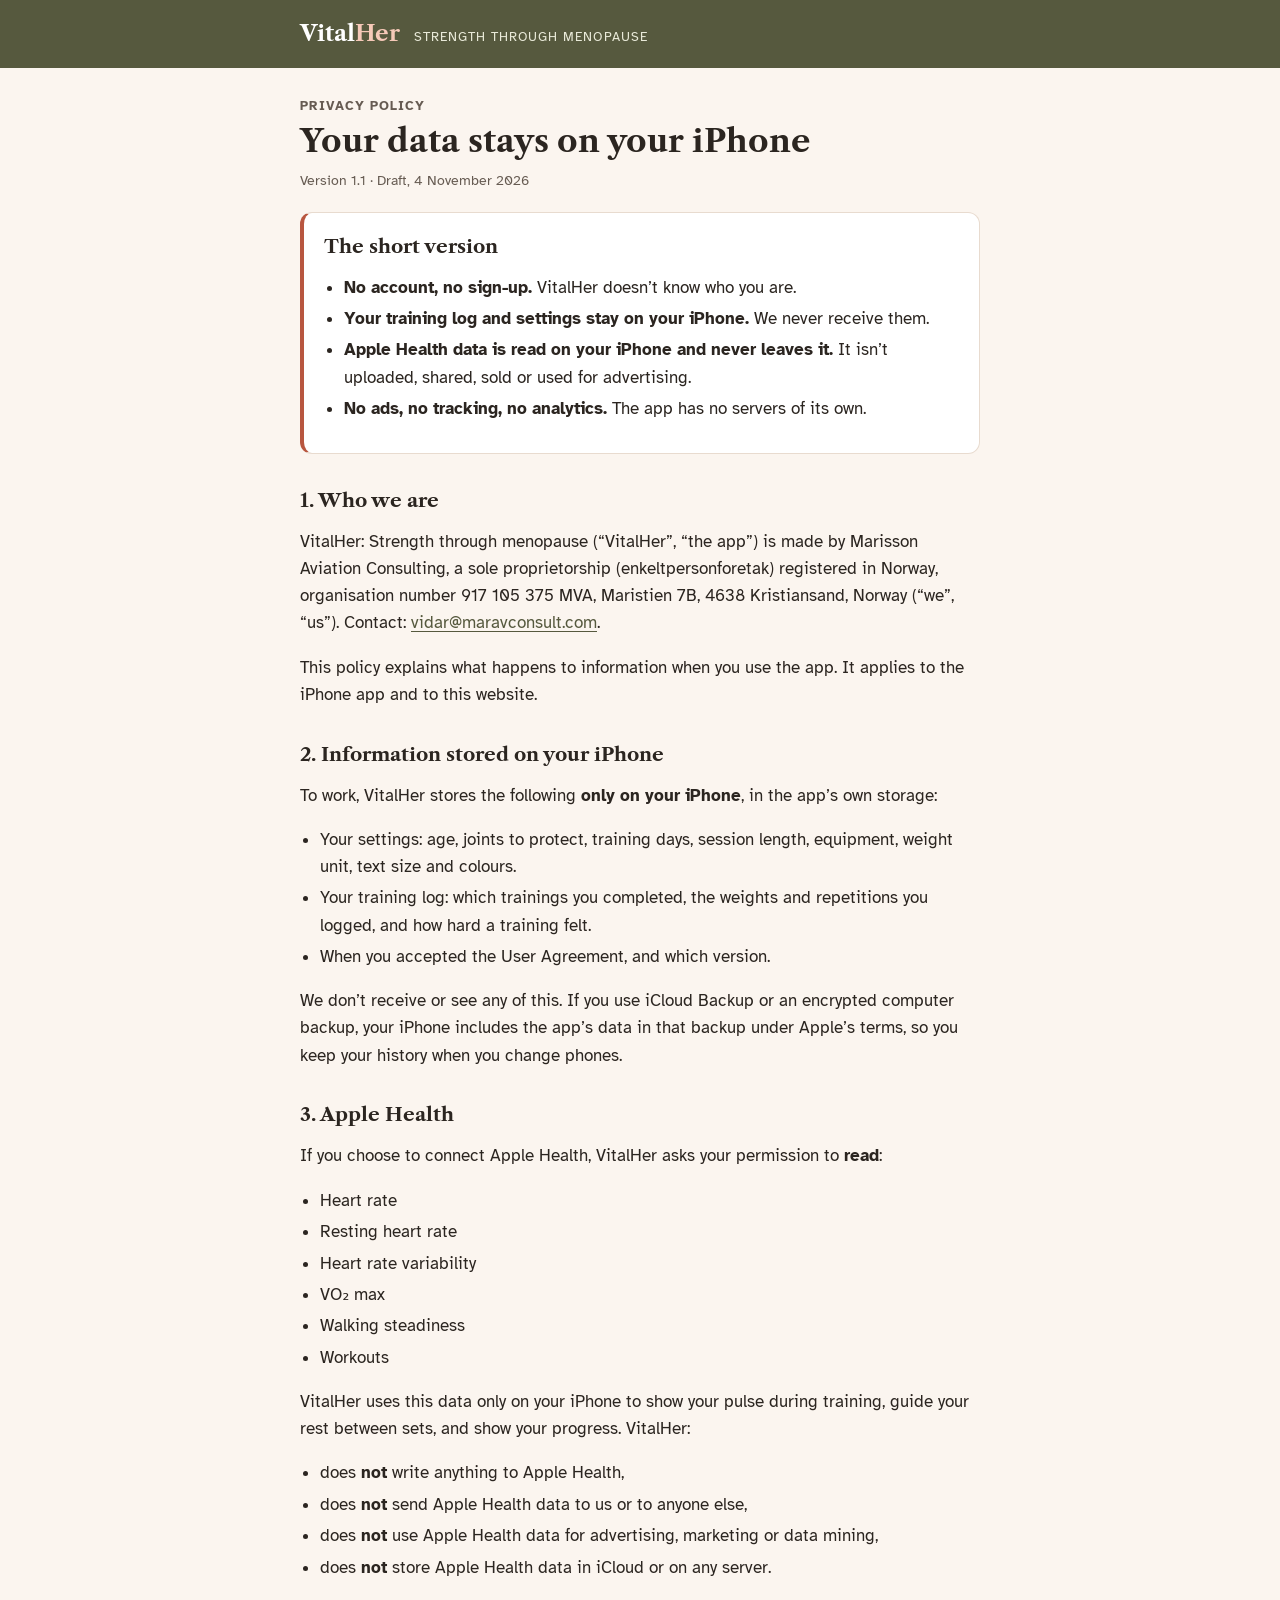
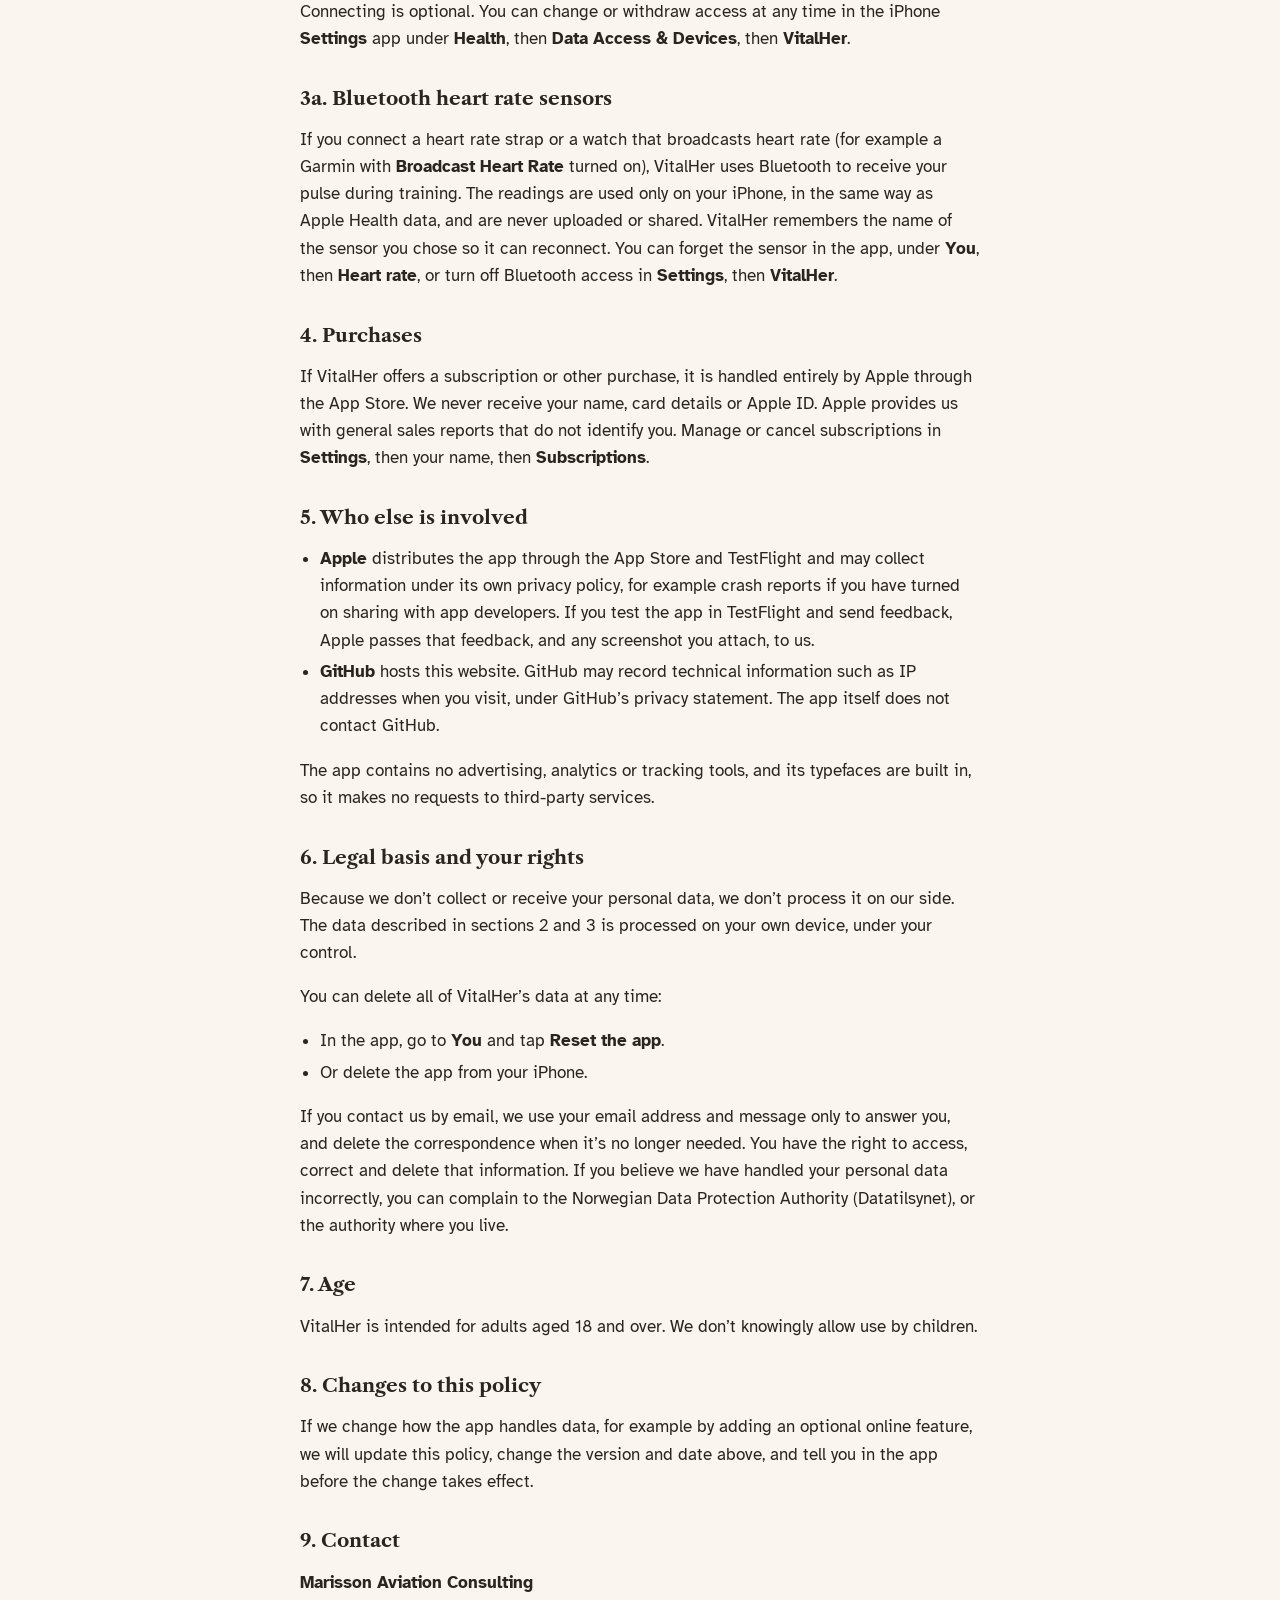
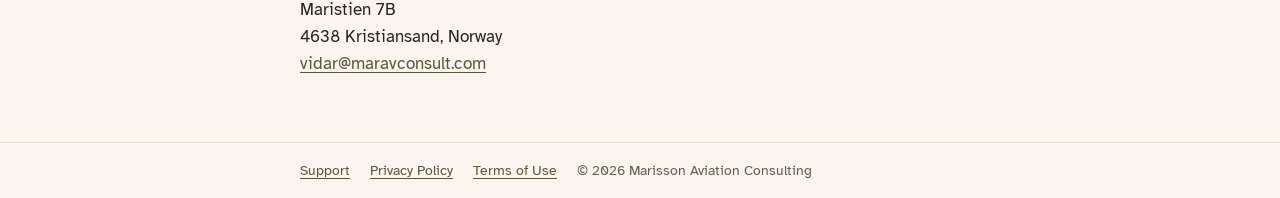
==== privacy.html @ 185b09f3 "Vitalher-pages-v01" ====
<!doctype html>
<html lang="en">
<head>
<meta charset="utf-8">
<meta name="viewport" content="width=device-width, initial-scale=1, viewport-fit=cover">
<title>Privacy Policy · VitalHer: Strength through menopause</title>
<meta name="description" content="How VitalHer: Strength through menopause handles your data. Your training log and Apple Health data stay on your iPhone.">
<link rel="stylesheet" href="fonts.css">
<link rel="stylesheet" href="pages.css">
</head>
<body>
<header class="top"><div class="in"><a class="mark" href="./">Vital<i>Her</i></a><span>Strength through menopause</span></div></header>
<main class="doc">
<p class="eyebrow">Privacy Policy</p>
<h1>Your data stays on your iPhone</h1>
<p class="meta">Version 1.1 · Draft, 4 November 2026</p>

<div class="summary">
  <h2>The short version</h2>
  <ul>
    <li><b>No account, no sign-up.</b> VitalHer doesn’t know who you are.</li>
    <li><b>Your training log and settings stay on your iPhone.</b> We never receive them.</li>
    <li><b>Apple Health data is read on your iPhone and never leaves it.</b> It isn’t uploaded, shared, sold or used for advertising.</li>
    <li><b>No ads, no tracking, no analytics.</b> The app has no servers of its own.</li>
  </ul>
</div>

<h2>1. Who we are</h2>
<p>VitalHer: Strength through menopause (“VitalHer”, “the app”) is made by Marisson Aviation Consulting, a sole proprietorship (enkeltpersonforetak) registered in Norway, organisation number 917 105 375 MVA, Maristien 7B, 4638 Kristiansand, Norway (“we”, “us”). Contact: <a href="mailto:vidar@maravconsult.com">vidar@maravconsult.com</a>.</p>
<p>This policy explains what happens to information when you use the app. It applies to the iPhone app and to this website.</p>

<h2>2. Information stored on your iPhone</h2>
<p>To work, VitalHer stores the following <b>only on your iPhone</b>, in the app’s own storage:</p>
<ul>
  <li>Your settings: age, joints to protect, training days, session length, equipment, weight unit, text size and colours.</li>
  <li>Your training log: which trainings you completed, the weights and repetitions you logged, and how hard a training felt.</li>
  <li>When you accepted the User Agreement, and which version.</li>
</ul>
<p>We don’t receive or see any of this. If you use iCloud Backup or an encrypted computer backup, your iPhone includes the app’s data in that backup under Apple’s terms, so you keep your history when you change phones.</p>

<h2>3. Apple Health</h2>
<p>If you choose to connect Apple Health, VitalHer asks your permission to <b>read</b>:</p>
<ul>
  <li>Heart rate</li>
  <li>Resting heart rate</li>
  <li>Heart rate variability</li>
  <li>VO₂ max</li>
  <li>Walking steadiness</li>
  <li>Workouts</li>
</ul>
<p>VitalHer uses this data only on your iPhone to show your pulse during training, guide your rest between sets, and show your progress. VitalHer:</p>
<ul>
  <li>does <b>not</b> write anything to Apple Health,</li>
  <li>does <b>not</b> send Apple Health data to us or to anyone else,</li>
  <li>does <b>not</b> use Apple Health data for advertising, marketing or data mining,</li>
  <li>does <b>not</b> store Apple Health data in iCloud or on any server.</li>
</ul>
<p>Connecting is optional. You can change or withdraw access at any time in the iPhone <b>Settings</b> app under <b>Health</b>, then <b>Data Access &amp; Devices</b>, then <b>VitalHer</b>.</p>

<h2>3a. Bluetooth heart rate sensors</h2>
<p>If you connect a heart rate strap or a watch that broadcasts heart rate (for example a Garmin with <b>Broadcast Heart Rate</b> turned on), VitalHer uses Bluetooth to receive your pulse during training. The readings are used only on your iPhone, in the same way as Apple Health data, and are never uploaded or shared. VitalHer remembers the name of the sensor you chose so it can reconnect. You can forget the sensor in the app, under <b>You</b>, then <b>Heart rate</b>, or turn off Bluetooth access in <b>Settings</b>, then <b>VitalHer</b>.</p>

<h2>4. Purchases</h2>
<p>If VitalHer offers a subscription or other purchase, it is handled entirely by Apple through the App Store. We never receive your name, card details or Apple ID. Apple provides us with general sales reports that do not identify you. Manage or cancel subscriptions in <b>Settings</b>, then your name, then <b>Subscriptions</b>.</p>

<h2>5. Who else is involved</h2>
<ul>
  <li><b>Apple</b> distributes the app through the App Store and TestFlight and may collect information under its own privacy policy, for example crash reports if you have turned on sharing with app developers. If you test the app in TestFlight and send feedback, Apple passes that feedback, and any screenshot you attach, to us.</li>
  <li><b>GitHub</b> hosts this website. GitHub may record technical information such as IP addresses when you visit, under GitHub’s privacy statement. The app itself does not contact GitHub.</li>
</ul>
<p>The app contains no advertising, analytics or tracking tools, and its typefaces are built in, so it makes no requests to third-party services.</p>

<h2>6. Legal basis and your rights</h2>
<p>Because we don’t collect or receive your personal data, we don’t process it on our side. The data described in sections 2 and 3 is processed on your own device, under your control.</p>
<p>You can delete all of VitalHer’s data at any time:</p>
<ul>
  <li>In the app, go to <b>You</b> and tap <b>Reset the app</b>.</li>
  <li>Or delete the app from your iPhone.</li>
</ul>
<p>If you contact us by email, we use your email address and message only to answer you, and delete the correspondence when it’s no longer needed. You have the right to access, correct and delete that information. If you believe we have handled your personal data incorrectly, you can complain to the Norwegian Data Protection Authority (Datatilsynet), or the authority where you live.</p>

<h2>7. Age</h2>
<p>VitalHer is intended for adults aged 18 and over. We don’t knowingly allow use by children.</p>

<h2>8. Changes to this policy</h2>
<p>If we change how the app handles data, for example by adding an optional online feature, we will update this policy, change the version and date above, and tell you in the app before the change takes effect.</p>

<h2>9. Contact</h2>
<p><b>Marisson Aviation Consulting</b><br>Maristien 7B<br>4638 Kristiansand, Norway<br><a href="mailto:vidar@maravconsult.com">vidar@maravconsult.com</a></p>
</main>
<footer class="foot"><div class="in"><a href="support.html">Support</a><a href="privacy.html">Privacy Policy</a><a href="terms.html">Terms of Use</a><span>© 2026 Marisson Aviation Consulting</span></div></footer>
</body>
</html>
---- fonts.css ----
@font-face{font-family:'Libre Caslon Text';src:url('fonts/caslon-400.woff2') format('woff2');font-weight:400;font-style:normal;font-display:swap}
@font-face{font-family:'Libre Caslon Text';src:url('fonts/caslon-700.woff2') format('woff2');font-weight:700;font-style:normal;font-display:swap}
@font-face{font-family:'Atkinson Hyperlegible';src:url('fonts/atkinson-400-normal.woff2') format('woff2');font-weight:400;font-style:normal;font-display:swap}
@font-face{font-family:'Atkinson Hyperlegible';src:url('fonts/atkinson-700-normal.woff2') format('woff2');font-weight:700;font-style:normal;font-display:swap}
@font-face{font-family:'Atkinson Hyperlegible';src:url('fonts/atkinson-400-italic.woff2') format('woff2');font-weight:400;font-style:italic;font-display:swap}
---- pages.css ----
/* Jarl info pages: same Fjord palette as the app */
:root{--bg:#FBF5EF;--surface:#FFFFFF;--ink:#2B2520;--muted:#665B52;--line:#E8DBCF;--accent:#56593E;--brass:#B8563F;--hero:#56593E;--hero-ink:#FBF5EF;--hero-brass:#FFFFFF;
  --display:'Libre Caslon Text',Georgia,serif;--body:'Atkinson Hyperlegible',system-ui,-apple-system,'Segoe UI',sans-serif}
@media (prefers-color-scheme: dark){:root{--bg:#1B1715;--surface:#241F1C;--ink:#F1E9E2;--muted:#B5A79B;--line:#3B342F;--accent:#C4C79A;--brass:#F0A08A;color-scheme:dark}}
*{box-sizing:border-box}
html{-webkit-text-size-adjust:100%}
body{margin:0;background:var(--bg);color:var(--ink);font-family:var(--body);font-size:1.0625rem;line-height:1.6}
a{color:var(--accent);text-underline-offset:3px}
.top{background:var(--hero);color:var(--hero-ink);padding-top:env(safe-area-inset-top,0px)}
.top .in,.foot .in{max-width:720px;margin:0 auto;padding:16px 20px;display:flex;align-items:baseline;gap:14px;flex-wrap:wrap}
.mark{font-family:var(--display);font-weight:700;color:var(--hero-brass);text-decoration:none;font-size:1.4rem}
.top span{color:#E9EAD9;font-size:.8rem;letter-spacing:.08em;text-transform:uppercase}
.doc{max-width:720px;margin:0 auto;padding-inline:20px;padding-block:28px 48px}
.eyebrow{font-size:.8rem;letter-spacing:.08em;text-transform:uppercase;color:var(--muted);font-weight:700;margin:0}
h1,h2{font-family:var(--display);line-height:1.15;text-wrap:balance}
h1{font-size:2rem;font-weight:700;margin:.2em 0 .3em}
h2{font-size:1.2rem;font-weight:700;margin:1.8em 0 .4em}
.meta{color:var(--muted);font-size:.9rem;margin-top:0}
.summary{background:var(--surface);border:1px solid var(--line);border-left:4px solid var(--brass);border-radius:12px;padding:6px 20px 14px;margin:20px 0}
.summary h2{margin-top:.8em}
ul{padding-left:1.2em}
li{margin:.25em 0}
details{background:var(--surface);border:1px solid var(--line);border-radius:12px;padding:12px 16px;margin:10px 0}
summary{cursor:pointer;font-weight:700}
details p{margin:.6em 0 .2em}
.note{color:var(--muted);font-size:.9rem;border-top:1px solid var(--line);padding-top:16px;margin-top:32px}
.foot{border-top:1px solid var(--line);padding-bottom:env(safe-area-inset-bottom,0px)}
.foot .in{font-size:.9rem;color:var(--muted);gap:20px}

.mark i{font-style:normal;color:#F6C9B8}
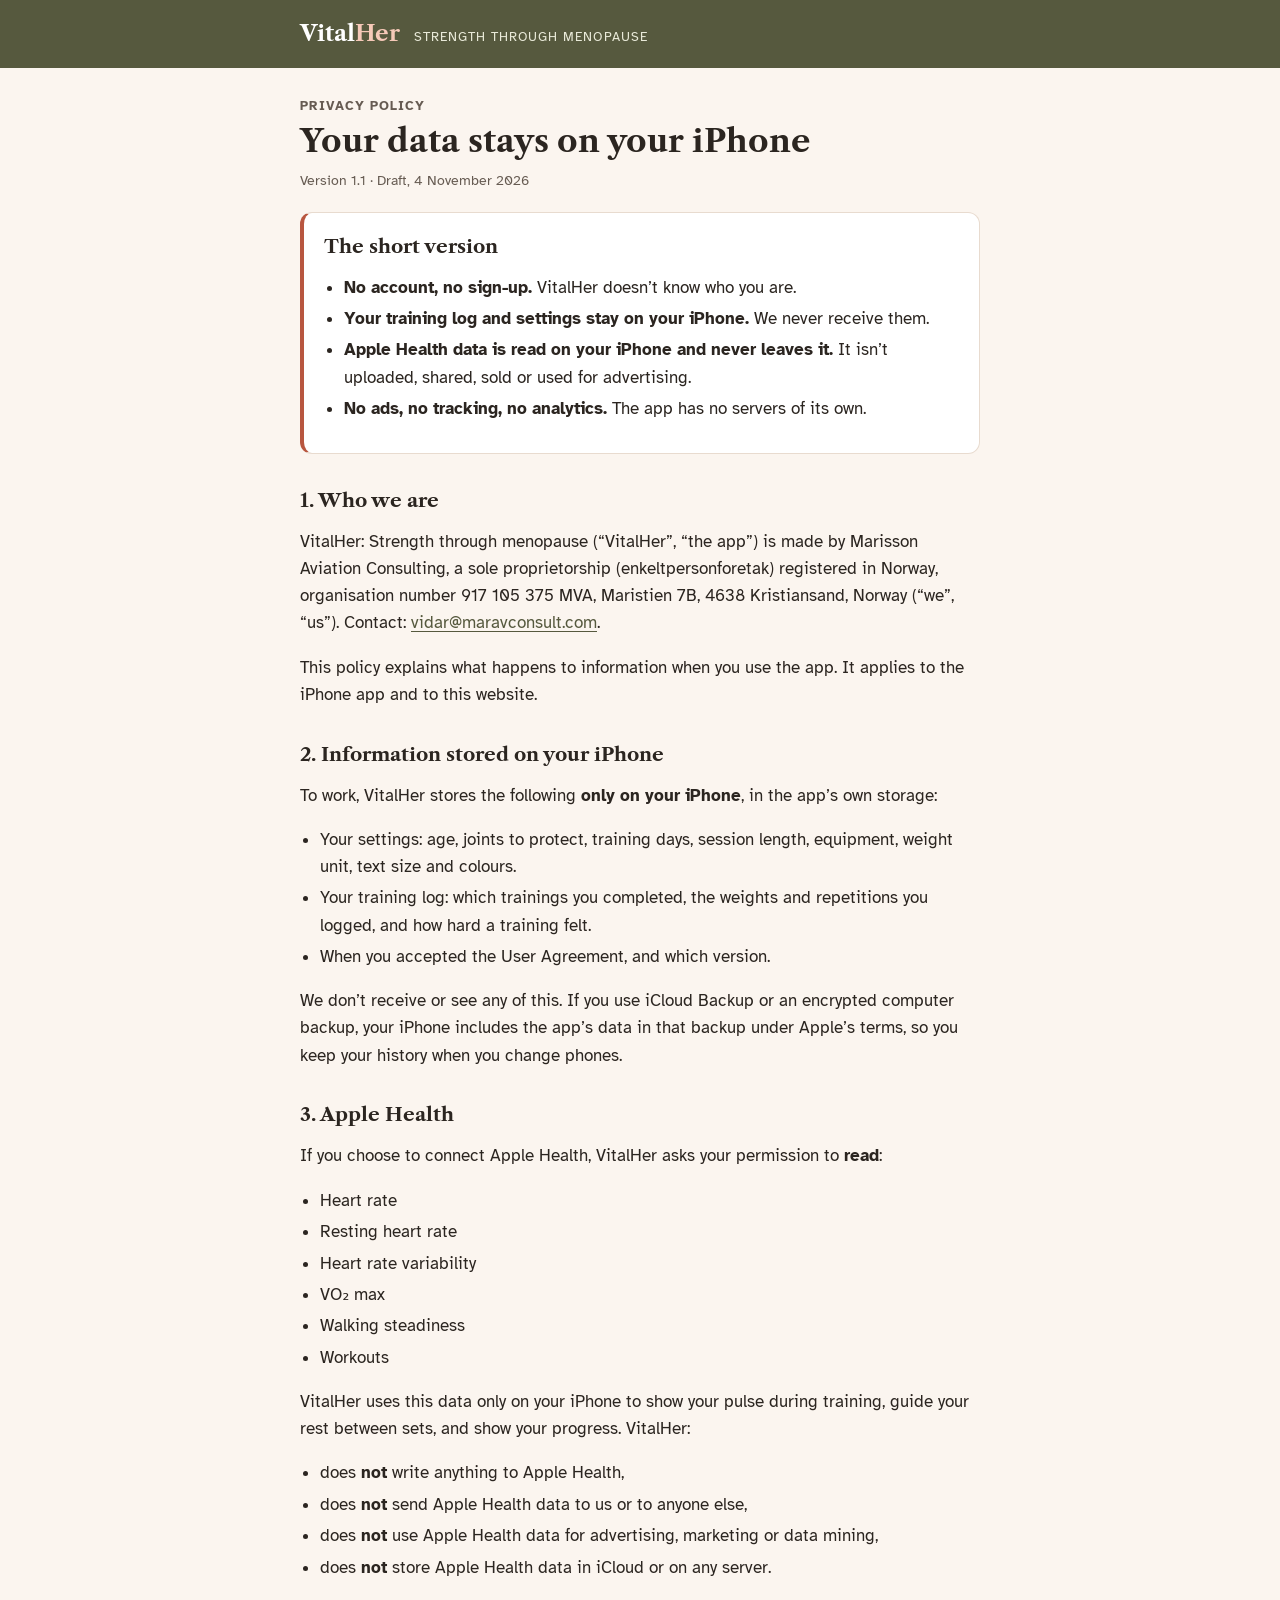
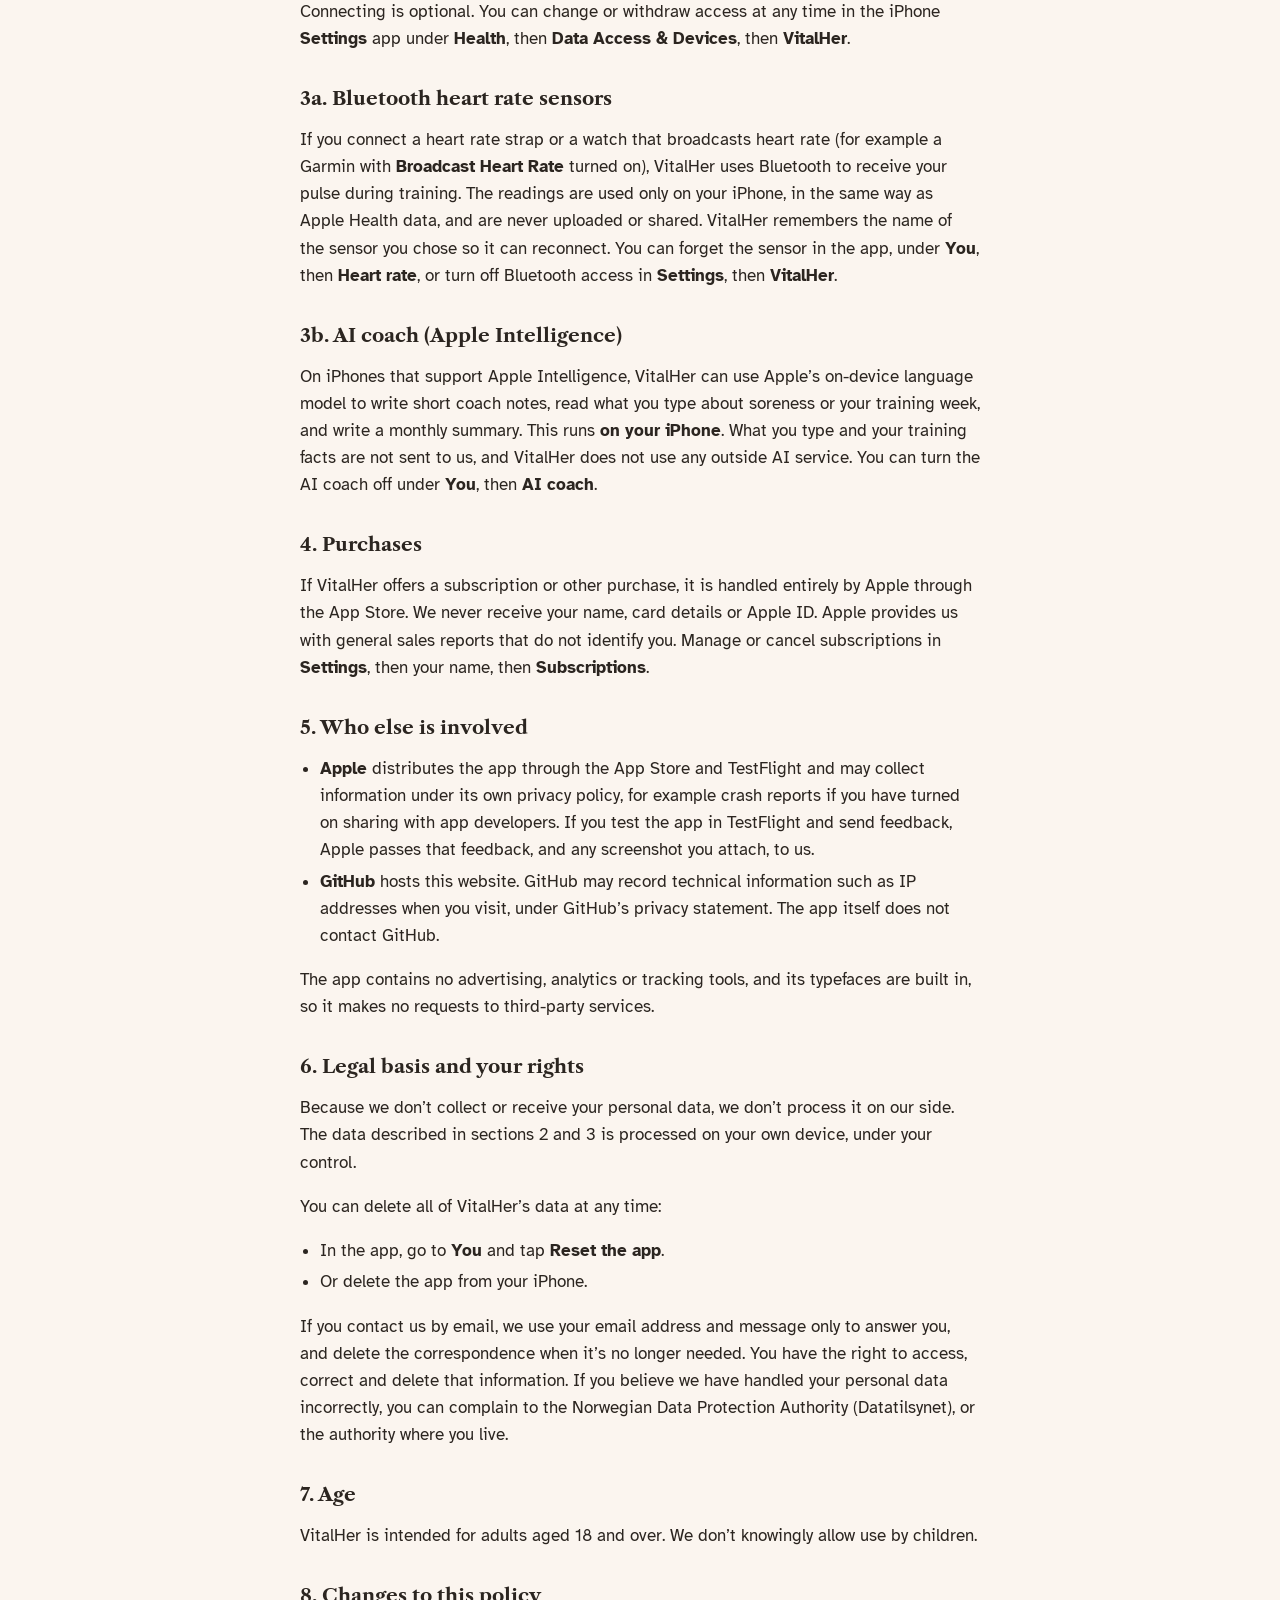
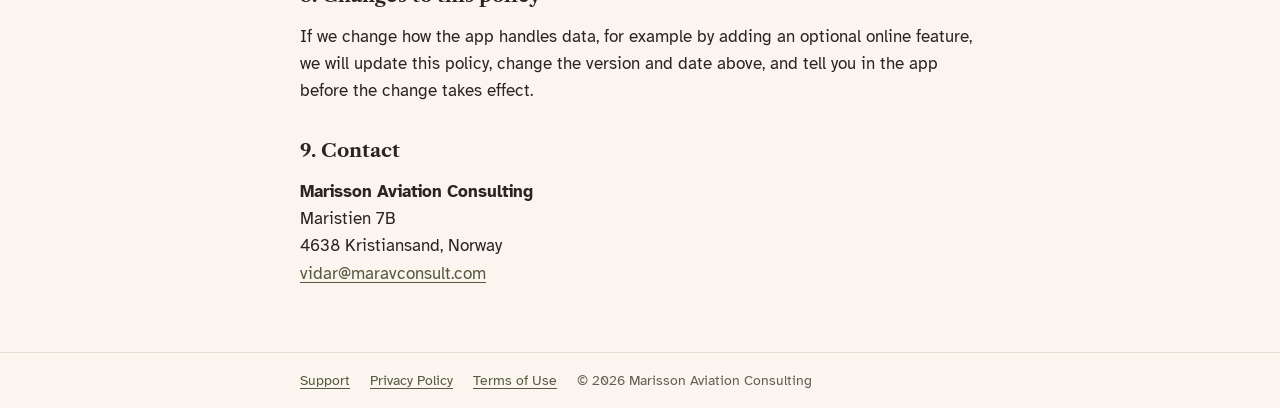
==== commit a9f1c2d9: "Add files via upload" ====
--- a/privacy.html
+++ b/privacy.html
@@ -60,6 +60,9 @@
 <h2>3a. Bluetooth heart rate sensors</h2>
 <p>If you connect a heart rate strap or a watch that broadcasts heart rate (for example a Garmin with <b>Broadcast Heart Rate</b> turned on), VitalHer uses Bluetooth to receive your pulse during training. The readings are used only on your iPhone, in the same way as Apple Health data, and are never uploaded or shared. VitalHer remembers the name of the sensor you chose so it can reconnect. You can forget the sensor in the app, under <b>You</b>, then <b>Heart rate</b>, or turn off Bluetooth access in <b>Settings</b>, then <b>VitalHer</b>.</p>
 
+<h2>3b. AI coach (Apple Intelligence)</h2>
+<p>On iPhones that support Apple Intelligence, VitalHer can use Apple’s on-device language model to write short coach notes, read what you type about soreness or your training week, and write a monthly summary. This runs <b>on your iPhone</b>. What you type and your training facts are not sent to us, and VitalHer does not use any outside AI service. You can turn the AI coach off under <b>You</b>, then <b>AI coach</b>.</p>
+
 <h2>4. Purchases</h2>
 <p>If VitalHer offers a subscription or other purchase, it is handled entirely by Apple through the App Store. We never receive your name, card details or Apple ID. Apple provides us with general sales reports that do not identify you. Manage or cancel subscriptions in <b>Settings</b>, then your name, then <b>Subscriptions</b>.</p>
 
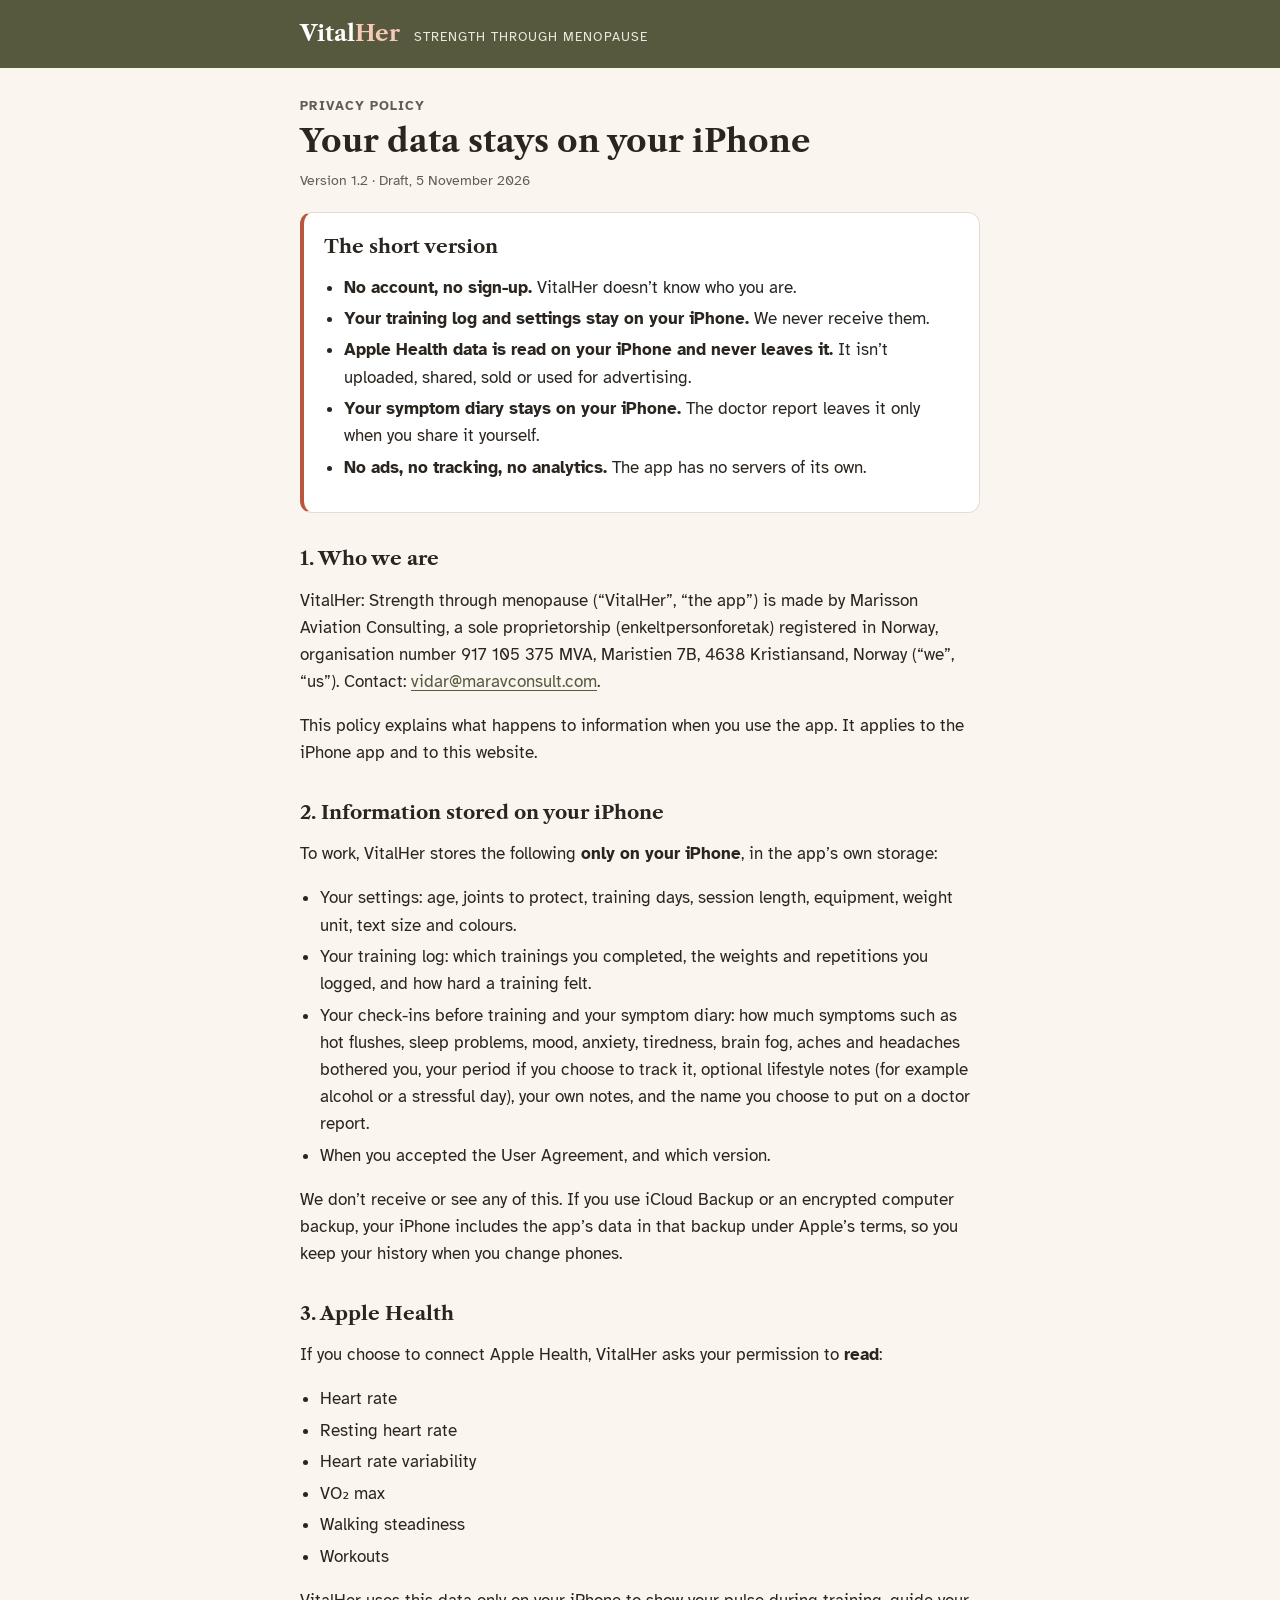
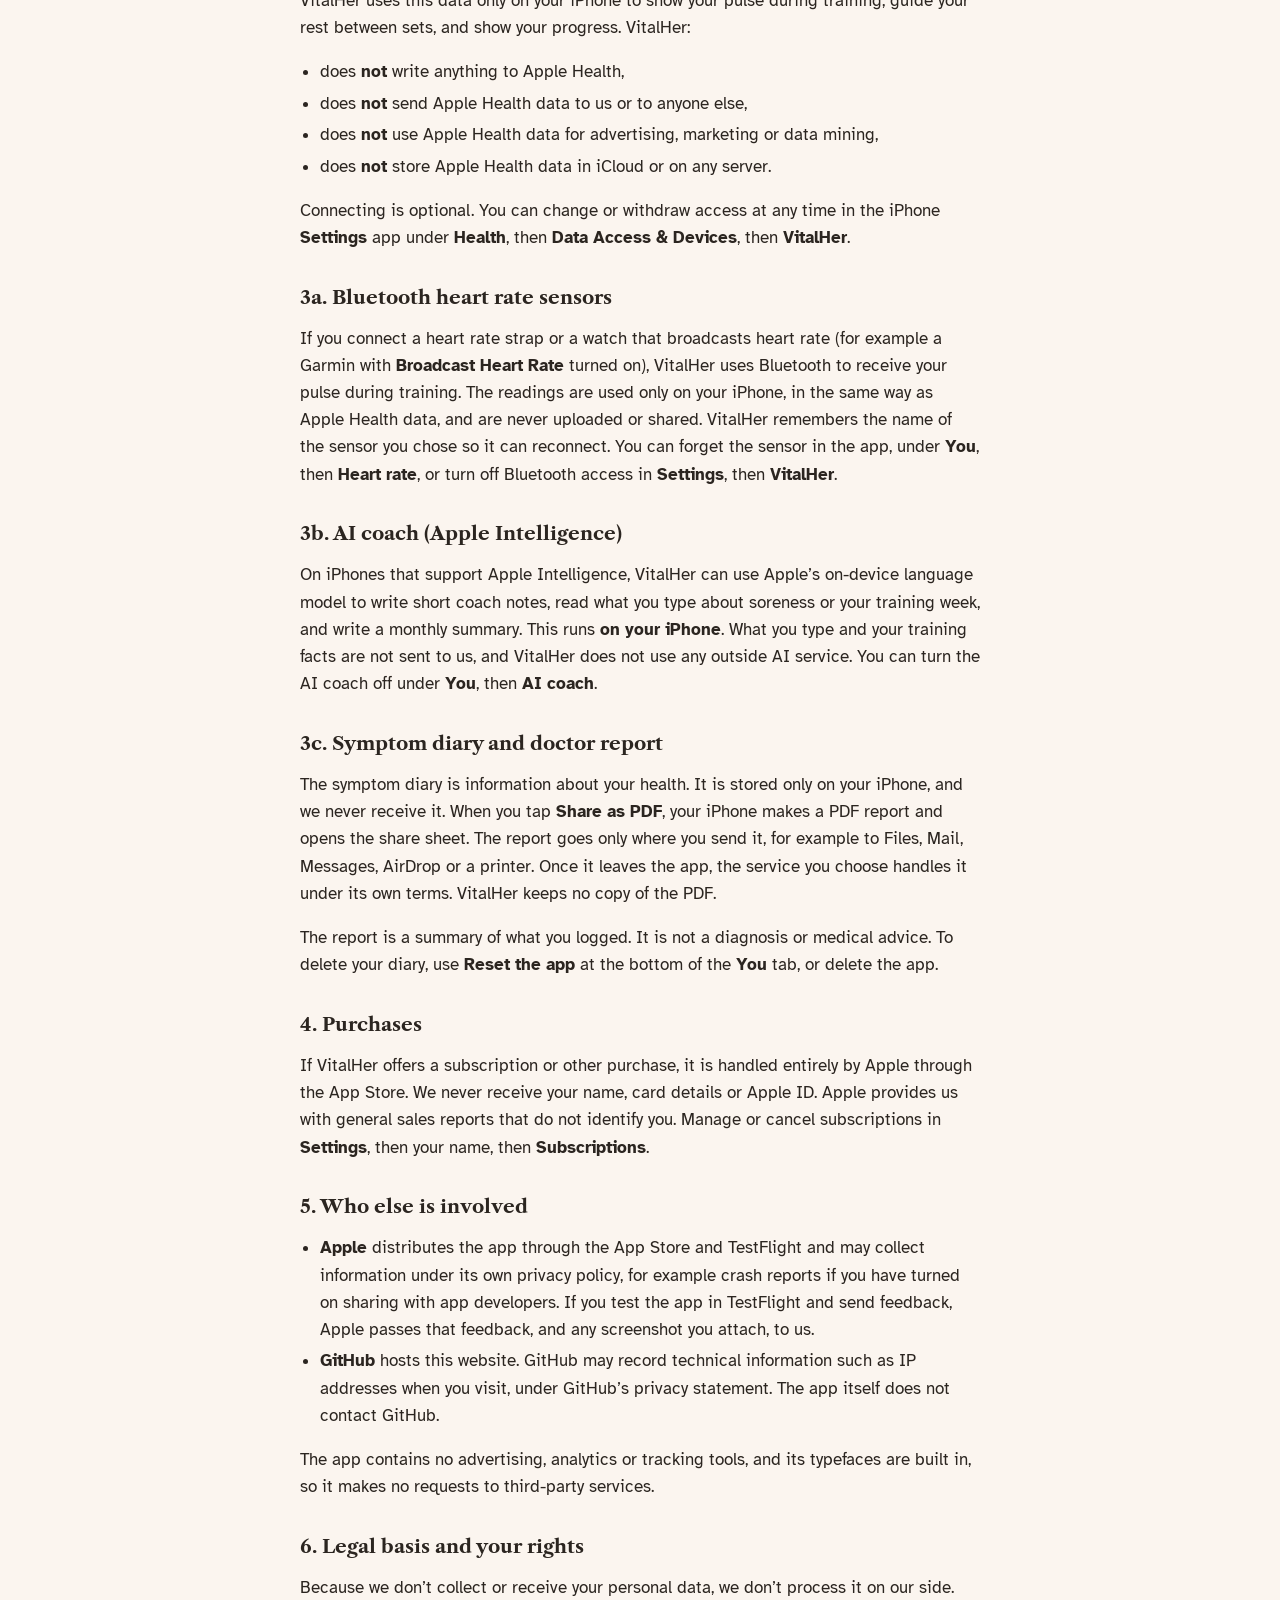
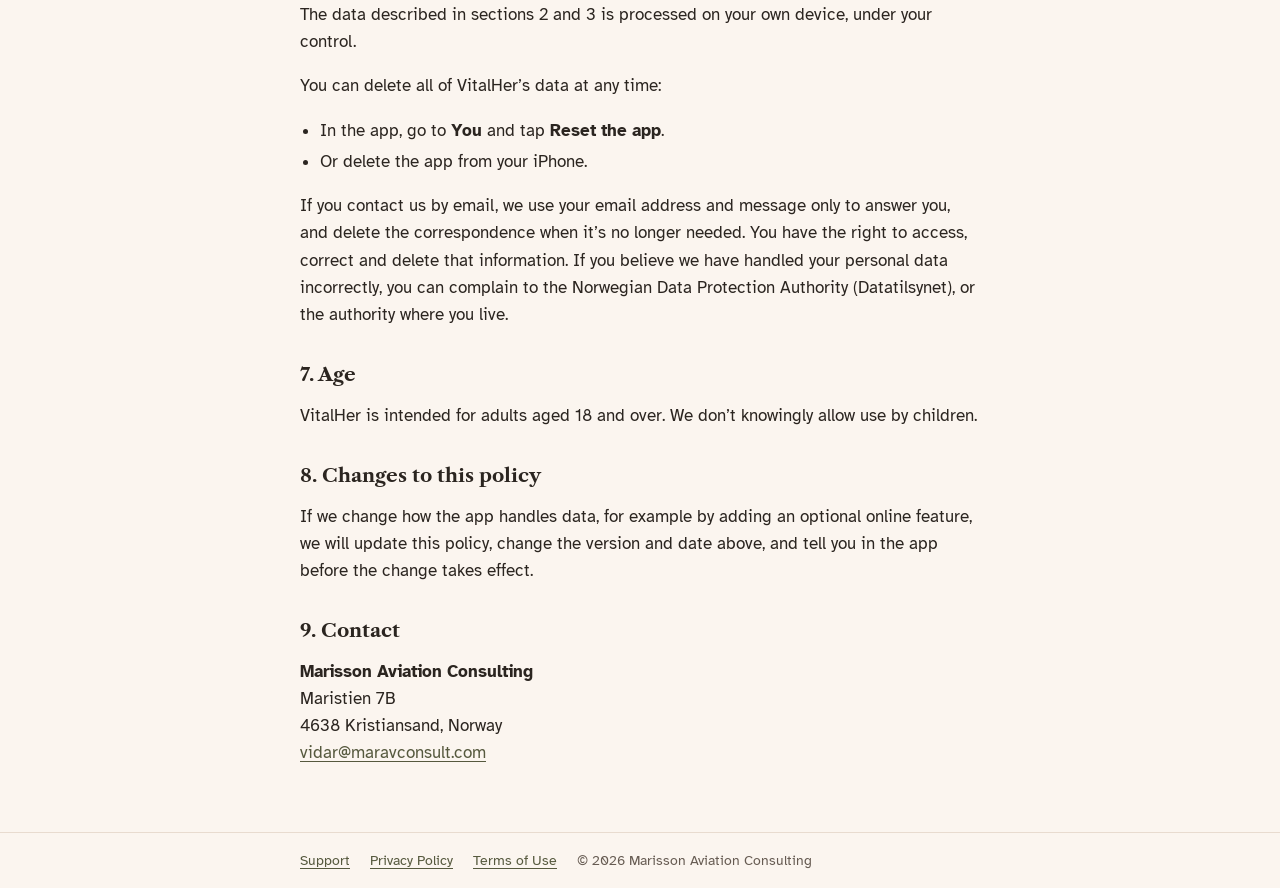
==== commit 74ca86b6: "Add files via upload" ====
--- a/privacy.html
+++ b/privacy.html
@@ -13,7 +13,7 @@
 <main class="doc">
 <p class="eyebrow">Privacy Policy</p>
 <h1>Your data stays on your iPhone</h1>
-<p class="meta">Version 1.1 · Draft, 4 November 2026</p>
+<p class="meta">Version 1.2 · Draft, 5 November 2026</p>
 
 <div class="summary">
   <h2>The short version</h2>
@@ -21,6 +21,7 @@
     <li><b>No account, no sign-up.</b> VitalHer doesn’t know who you are.</li>
     <li><b>Your training log and settings stay on your iPhone.</b> We never receive them.</li>
     <li><b>Apple Health data is read on your iPhone and never leaves it.</b> It isn’t uploaded, shared, sold or used for advertising.</li>
+    <li><b>Your symptom diary stays on your iPhone.</b> The doctor report leaves it only when you share it yourself.</li>
     <li><b>No ads, no tracking, no analytics.</b> The app has no servers of its own.</li>
   </ul>
 </div>
@@ -34,6 +35,7 @@
 <ul>
   <li>Your settings: age, joints to protect, training days, session length, equipment, weight unit, text size and colours.</li>
   <li>Your training log: which trainings you completed, the weights and repetitions you logged, and how hard a training felt.</li>
+  <li>Your check-ins before training and your symptom diary: how much symptoms such as hot flushes, sleep problems, mood, anxiety, tiredness, brain fog, aches and headaches bothered you, your period if you choose to track it, optional lifestyle notes (for example alcohol or a stressful day), your own notes, and the name you choose to put on a doctor report.</li>
   <li>When you accepted the User Agreement, and which version.</li>
 </ul>
 <p>We don’t receive or see any of this. If you use iCloud Backup or an encrypted computer backup, your iPhone includes the app’s data in that backup under Apple’s terms, so you keep your history when you change phones.</p>
@@ -62,6 +64,10 @@
 
 <h2>3b. AI coach (Apple Intelligence)</h2>
 <p>On iPhones that support Apple Intelligence, VitalHer can use Apple’s on-device language model to write short coach notes, read what you type about soreness or your training week, and write a monthly summary. This runs <b>on your iPhone</b>. What you type and your training facts are not sent to us, and VitalHer does not use any outside AI service. You can turn the AI coach off under <b>You</b>, then <b>AI coach</b>.</p>
+
+<h2>3c. Symptom diary and doctor report</h2>
+<p>The symptom diary is information about your health. It is stored only on your iPhone, and we never receive it. When you tap <b>Share as PDF</b>, your iPhone makes a PDF report and opens the share sheet. The report goes only where you send it, for example to Files, Mail, Messages, AirDrop or a printer. Once it leaves the app, the service you choose handles it under its own terms. VitalHer keeps no copy of the PDF.</p>
+<p>The report is a summary of what you logged. It is not a diagnosis or medical advice. To delete your diary, use <b>Reset the app</b> at the bottom of the <b>You</b> tab, or delete the app.</p>
 
 <h2>4. Purchases</h2>
 <p>If VitalHer offers a subscription or other purchase, it is handled entirely by Apple through the App Store. We never receive your name, card details or Apple ID. Apple provides us with general sales reports that do not identify you. Manage or cancel subscriptions in <b>Settings</b>, then your name, then <b>Subscriptions</b>.</p>
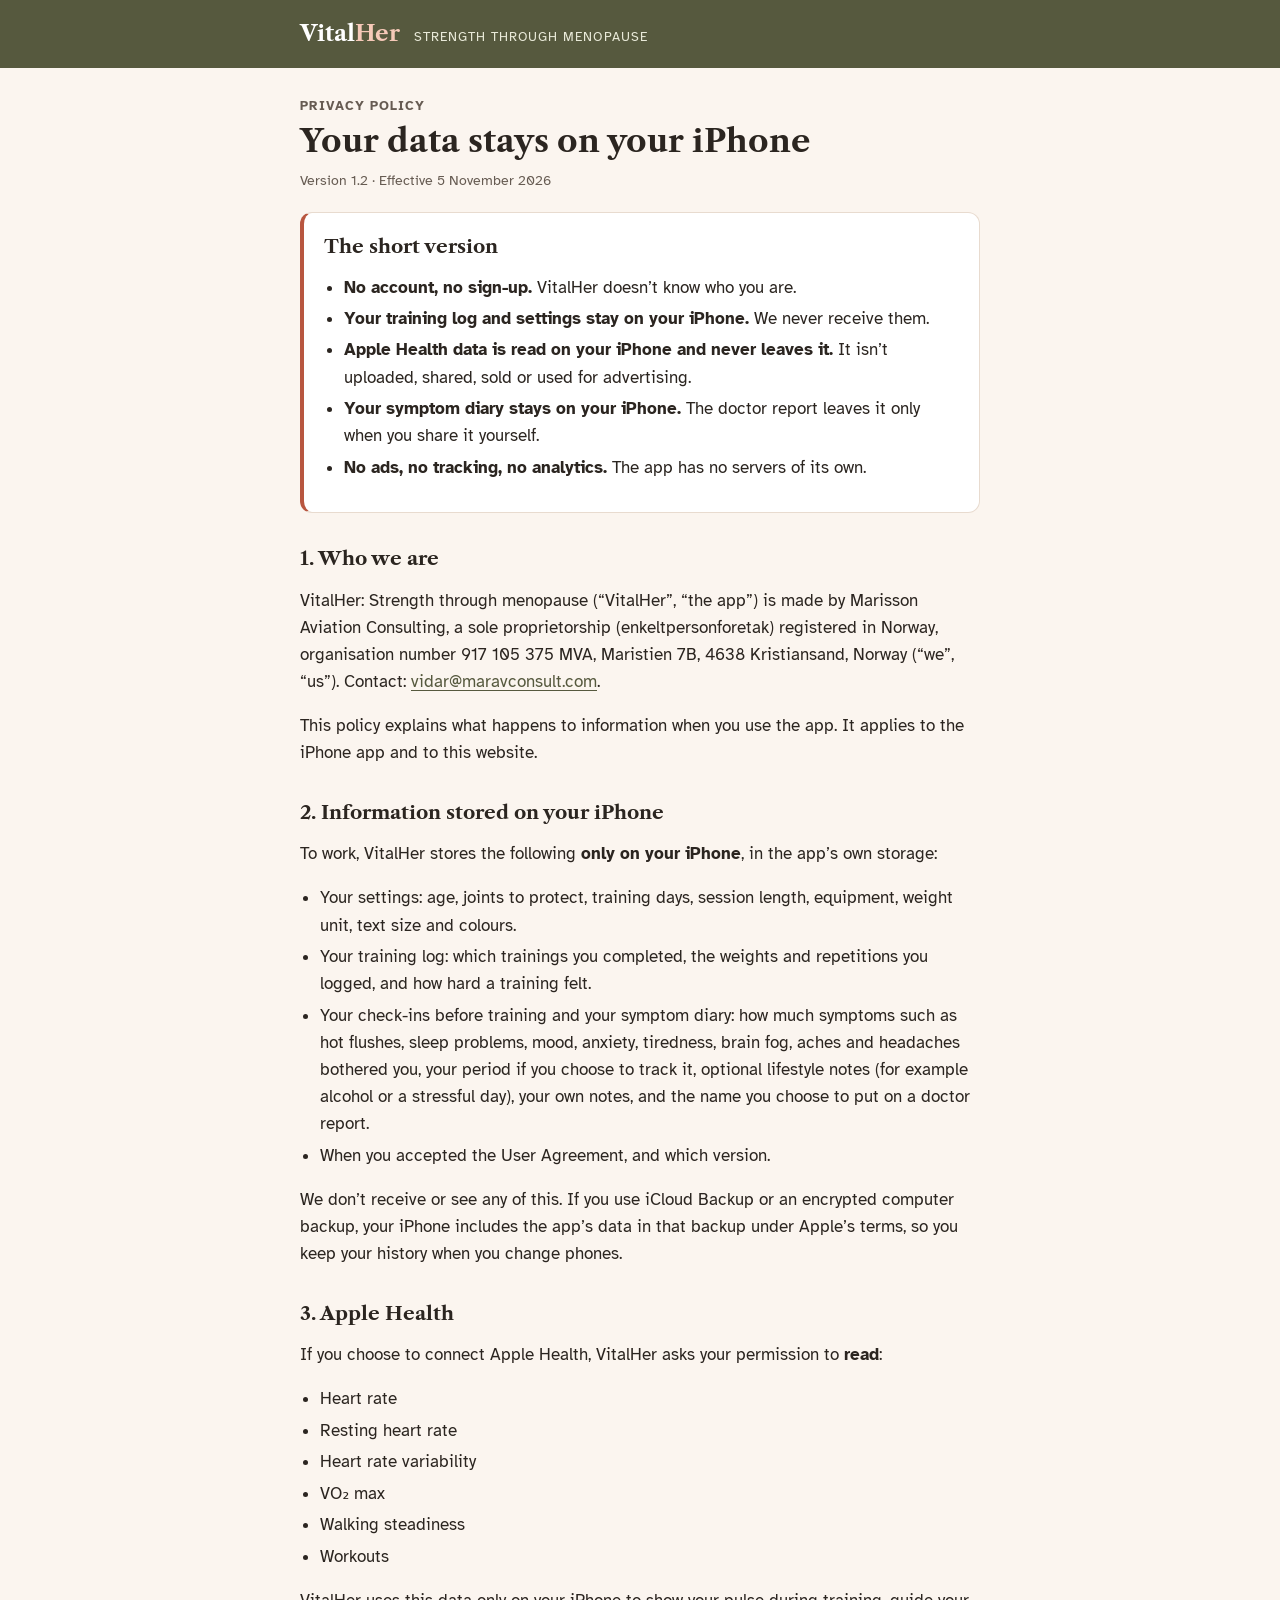
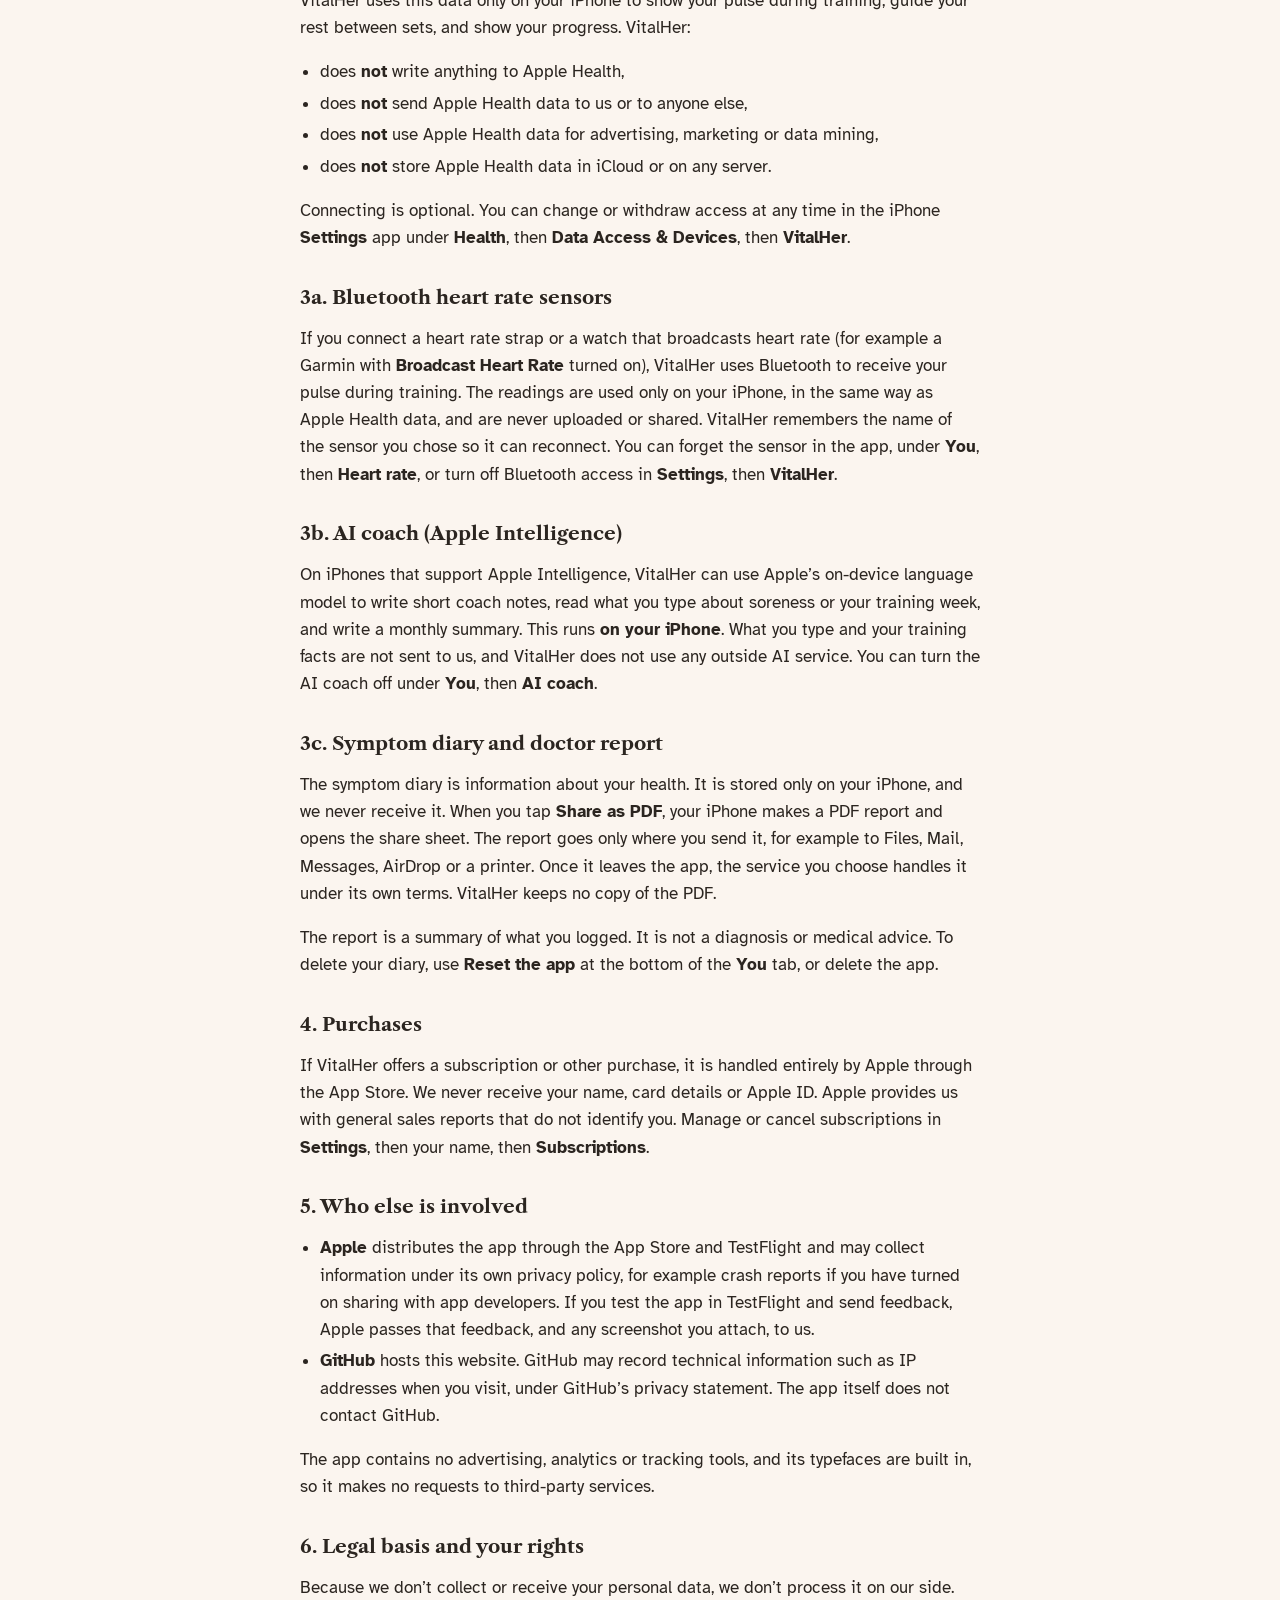
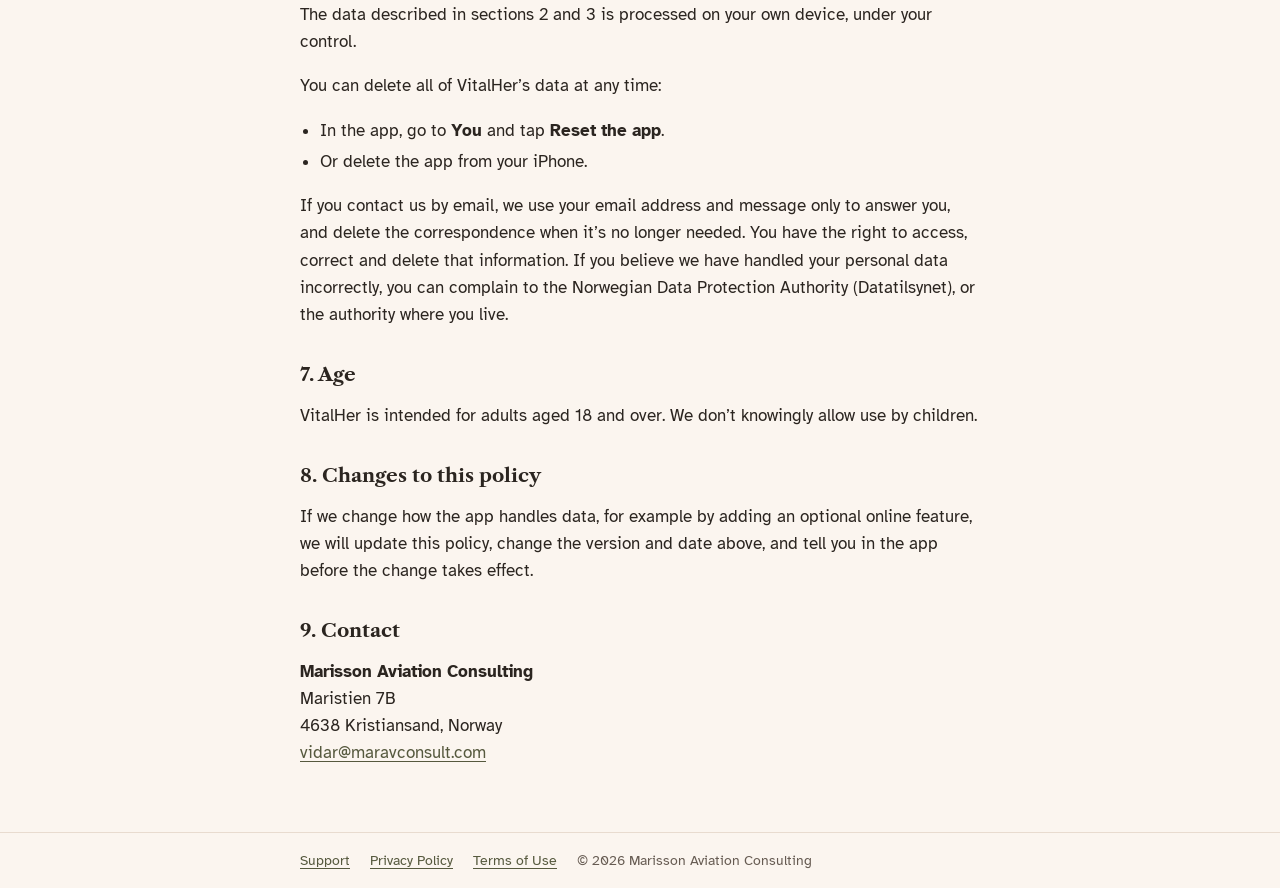
==== commit a756829c: "Add files via upload" ====
--- a/privacy.html
+++ b/privacy.html
@@ -13,7 +13,7 @@
 <main class="doc">
 <p class="eyebrow">Privacy Policy</p>
 <h1>Your data stays on your iPhone</h1>
-<p class="meta">Version 1.2 · Draft, 5 November 2026</p>
+<p class="meta">Version 1.2 · Effective 5 November 2026</p>
 
 <div class="summary">
   <h2>The short version</h2>
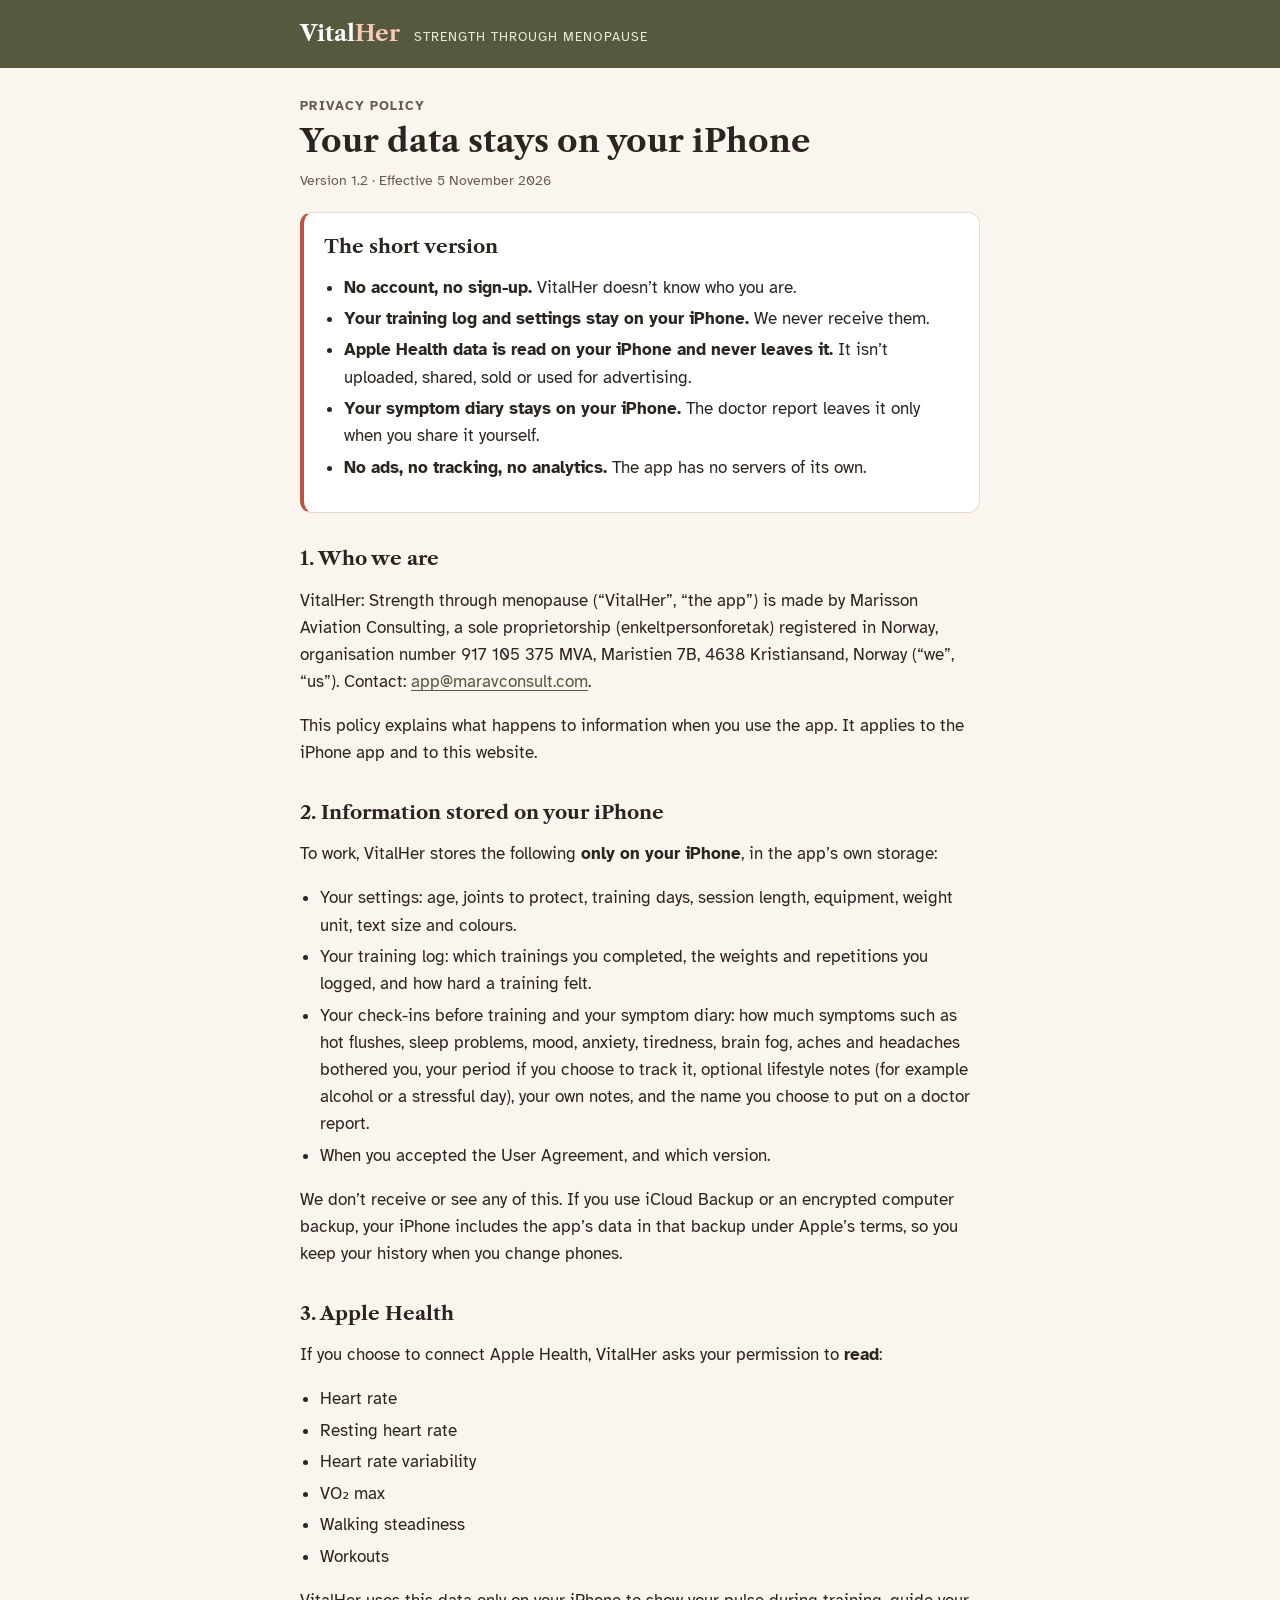
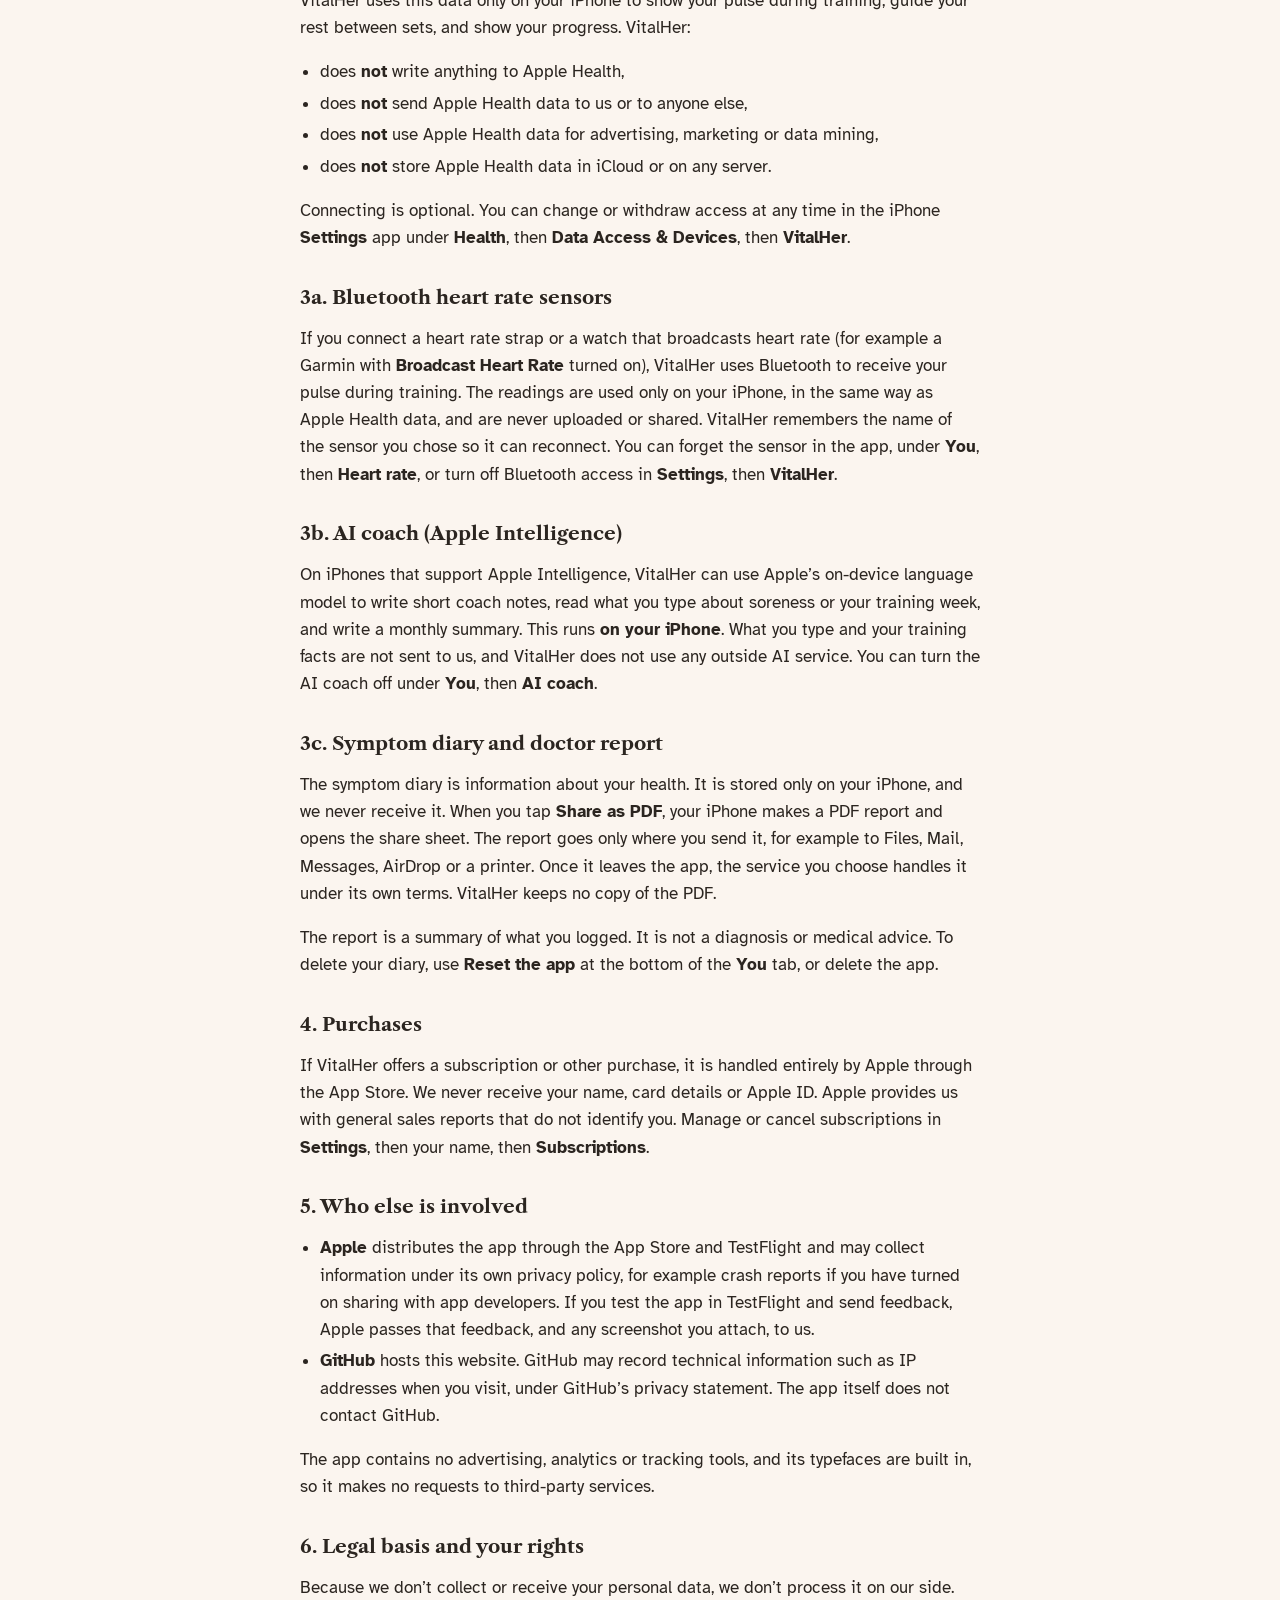
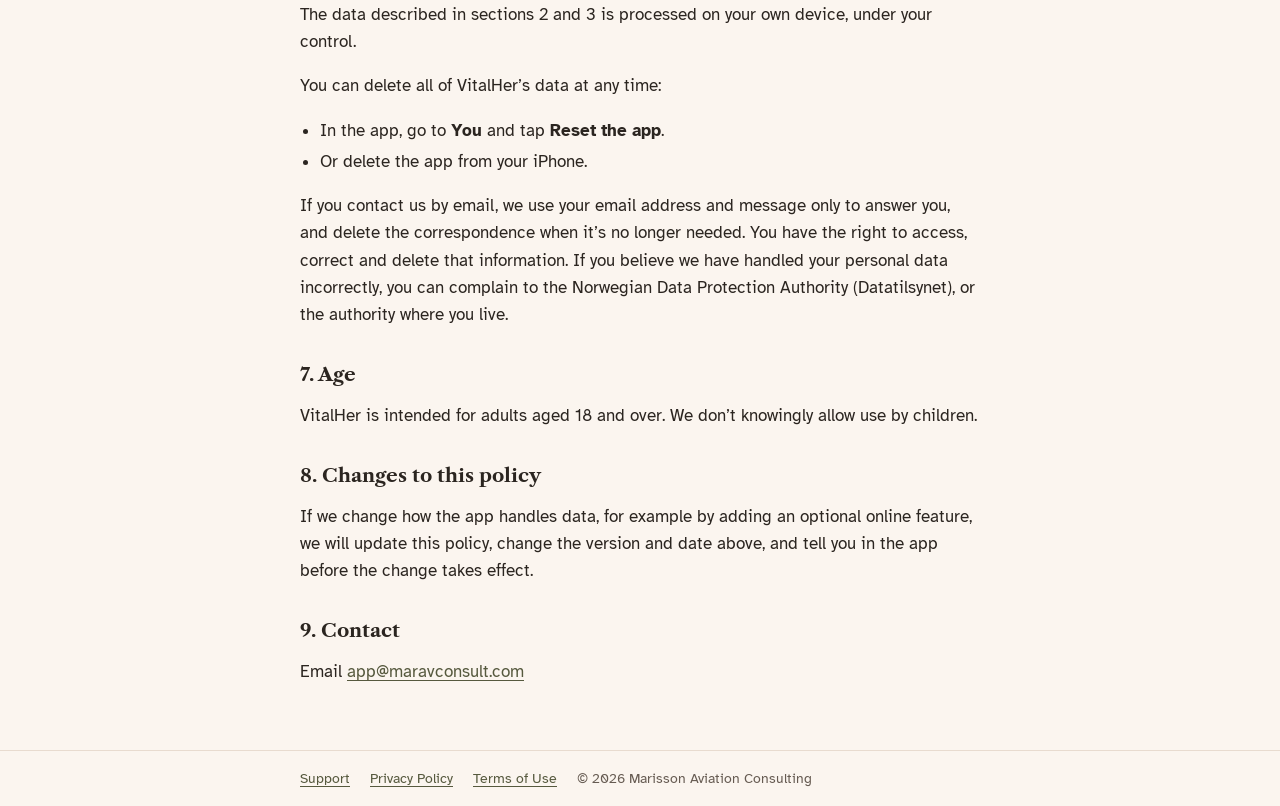
==== commit 337066ab: "Contact email: app@maravconsult.com on all pages Privacy, terms, support and the landing page now gi" ====
--- a/privacy.html
+++ b/privacy.html
@@ -27,7 +27,7 @@
 </div>
 
 <h2>1. Who we are</h2>
-<p>VitalHer: Strength through menopause (“VitalHer”, “the app”) is made by Marisson Aviation Consulting, a sole proprietorship (enkeltpersonforetak) registered in Norway, organisation number 917 105 375 MVA, Maristien 7B, 4638 Kristiansand, Norway (“we”, “us”). Contact: <a href="mailto:vidar@maravconsult.com">vidar@maravconsult.com</a>.</p>
+<p>VitalHer: Strength through menopause (“VitalHer”, “the app”) is made by Marisson Aviation Consulting, a sole proprietorship (enkeltpersonforetak) registered in Norway, organisation number 917 105 375 MVA, Maristien 7B, 4638 Kristiansand, Norway (“we”, “us”). Contact: <a href="mailto:app@maravconsult.com">app@maravconsult.com</a>.</p>
 <p>This policy explains what happens to information when you use the app. It applies to the iPhone app and to this website.</p>
 
 <h2>2. Information stored on your iPhone</h2>
@@ -95,7 +95,7 @@
 <p>If we change how the app handles data, for example by adding an optional online feature, we will update this policy, change the version and date above, and tell you in the app before the change takes effect.</p>
 
 <h2>9. Contact</h2>
-<p><b>Marisson Aviation Consulting</b><br>Maristien 7B<br>4638 Kristiansand, Norway<br><a href="mailto:vidar@maravconsult.com">vidar@maravconsult.com</a></p>
+<p>Email <a href="mailto:app@maravconsult.com">app@maravconsult.com</a></p>
 </main>
 <footer class="foot"><div class="in"><a href="support.html">Support</a><a href="privacy.html">Privacy Policy</a><a href="terms.html">Terms of Use</a><span>© 2026 Marisson Aviation Consulting</span></div></footer>
 </body>
